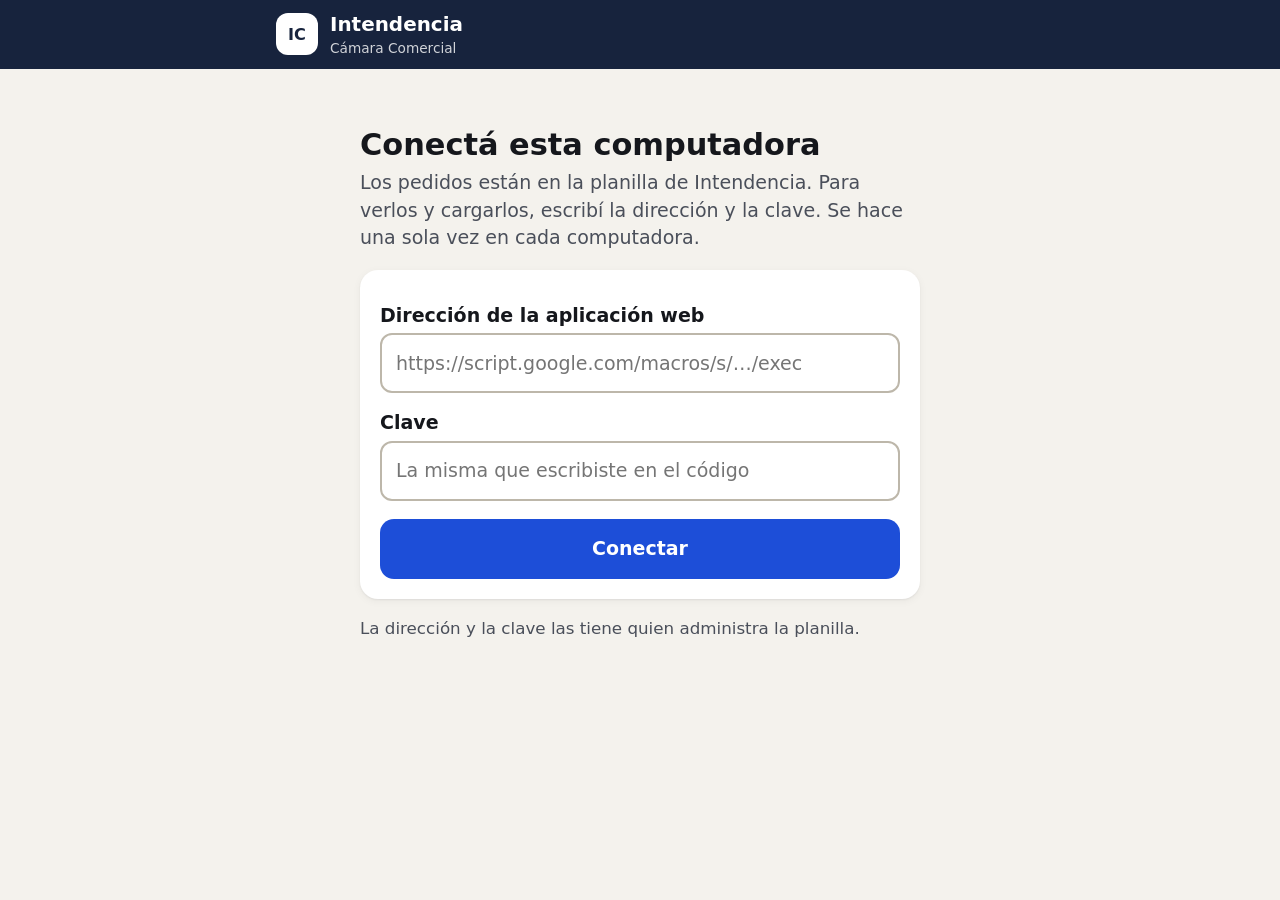
==== app.html @ b9856f5e "Herramientas: cantidad, certificación, vista por persona y planilla de entrega; se retira la versión" ====
<!doctype html>
<html lang="es">
<head>
  <meta charset="UTF-8">
  <meta name="viewport" content="width=device-width, initial-scale=1.0, viewport-fit=cover">
  <meta name="theme-color" content="#17233d">
  <meta name="referrer" content="no-referrer">
  <meta http-equiv="Content-Security-Policy" content="default-src 'self'; script-src 'self'; style-src 'self' 'unsafe-inline'; img-src 'self' data:; font-src 'self'; connect-src https://script.google.com https://script.googleusercontent.com; object-src 'none'; base-uri 'none'; form-action 'self'">
  <title>Intendencia · Pedidos de trabajo</title>
  <link rel="stylesheet" href="styles.css?v=piloto-20">
</head>
<body>
  <a class="skip" href="#main">Ir al contenido</a>
  <header class="top">
    <div class="top-inner">
      <a class="brand" href="#/pedidos" aria-label="Intendencia, ir a pedidos"><span class="brand-mark" aria-hidden="true">IC</span><span><strong>Intendencia</strong><small>Cámara Comercial</small></span></a>
      <p id="syncStatus" class="sync" role="status" hidden></p>
      <nav class="tabs" aria-label="Secciones">
        <a href="#/pedidos" data-tab="pedidos"><span data-nav-icon="list"></span>Pedidos</a>
        <a href="#/inventario" data-tab="inventario"><span data-nav-icon="shelf"></span>Inventario</a>
        <a href="#/herramientas" data-tab="herramientas"><span data-nav-icon="toolbox"></span>Herramientas</a>
        <a href="#/contactos" data-tab="contactos"><span data-nav-icon="phone"></span>Contactos</a>
        <a href="#/ajustes" data-tab="ajustes"><span data-nav-icon="sliders"></span>Ajustes</a>
      </nav>
    </div>
  </header>

  <main id="main" tabindex="-1"></main>

  <dialog id="dialog" aria-labelledby="dialogTitle"><div id="dialogBody"></div></dialog>
  <div id="toast" class="toast" role="status" aria-live="polite" hidden></div>
  <section id="printSheet" class="print-sheet" aria-hidden="true"></section>

  <script src="contacts-data.js?v=10"></script>
  <script src="core.js?v=piloto-20"></script>
  <script src="xlsx.js?v=piloto-20"></script>
  <script src="app.js?v=piloto-20"></script>
</body>
</html>
---- styles.css ----
/* Intendencia — prueba piloto. Pensada para leerse fácil: letra grande, botones grandes, mucho contraste. */
:root {
  --bg: #f4f2ed;
  --surface: #ffffff;
  --ink: #15171c;
  --muted: #4a4f5a;
  --line: #d9d5cc;
  --navy: #17233d;
  --primary: #1d4ed8;
  --primary-ink: #ffffff;
  --primary-soft: #e6edfd;
  --green: #137a3d;
  --green-dark: #0f6331;
  --red: #b42318;
  --red-soft: #fde8e6;
  --amber: #9a5b00;
  --amber-soft: #fdf1dc;
  --blue-soft: #e6edfd;
  --done-soft: #e3f3e8;
  --radius: 16px;
  --tap: 60px;
  --shadow: 0 1px 2px rgba(20, 22, 28, .06), 0 2px 8px rgba(20, 22, 28, .05);
  font-size: 19px;
}
html[data-text-size="grande"] { font-size: 21.5px; }
html[data-text-size="muy-grande"] { font-size: 24px; }

* { box-sizing: border-box; }
.ico { width: 22px; height: 22px; flex: none; fill: none; stroke: currentColor; stroke-width: 1.8; stroke-linecap: round; stroke-linejoin: round; vertical-align: middle; }
.crumb { display: flex; align-items: center; gap: 8px; }
.back .ico { width: 20px; height: 20px; }
.search .ico { color: var(--muted); }
.lend { display: grid; gap: 10px; margin-top: 8px; }
html { -webkit-text-size-adjust: 100%; }
body {
  margin: 0; background: var(--bg); color: var(--ink);
  font-family: system-ui, -apple-system, "Segoe UI", Roboto, Arial, sans-serif;
  font-size: 1rem; line-height: 1.45;
}
a { color: var(--primary); }
h1, h2, h3 { line-height: 1.2; margin: 0; }
button, input, select, textarea { font: inherit; color: inherit; }
:focus-visible { outline: 3px solid #f59e0b; outline-offset: 3px; border-radius: 6px; }
.sr-only { position: absolute; width: 1px; height: 1px; overflow: hidden; clip: rect(0 0 0 0); white-space: nowrap; }
.skip { position: absolute; left: -9999px; }
.skip:focus { left: 12px; top: 12px; z-index: 50; background: #fff; padding: 10px 14px; border-radius: 8px; }

/* ---------- Encabezado y navegación ---------- */
.top { background: var(--navy); color: #fff; position: sticky; top: 0; z-index: 20; }
.top-inner { max-width: 760px; margin: 0 auto; padding: 10px 16px; display: flex; align-items: center; gap: 16px; }
.brand { display: flex; align-items: center; gap: 12px; color: #fff; text-decoration: none; margin-right: auto; }
.brand-mark { width: 42px; height: 42px; border-radius: 12px; background: #fff; color: var(--navy); display: grid; place-items: center; font-weight: 800; font-size: .85rem; }
.brand strong { display: block; font-size: 1.05rem; }
.brand small { display: block; font-size: .72rem; opacity: .8; }
.tabs { display: flex; gap: 4px; }
.tabs a {
  display: flex; flex-direction: column; align-items: center; gap: 2px; min-width: 88px;
  padding: 8px 10px; border-radius: 12px; color: #dfe5f2; text-decoration: none; font-size: .78rem; font-weight: 600;
}
.tabs a span { display: grid; place-items: center; }
.tabs .ico { width: 24px; height: 24px; }
.tabs a:hover { background: rgba(255, 255, 255, .1); }
.tabs a.active { background: #fff; color: var(--navy); }

main { max-width: 760px; margin: 0 auto; padding: 22px 16px 120px; outline: none; }

@media (max-width: 720px) {
  .top-inner { padding: 8px 16px; }
  .brand small { display: none; }
  .brand-mark { width: 36px; height: 36px; }
  .tabs {
    position: fixed; left: 0; right: 0; bottom: 0; background: var(--surface); border-top: 1px solid var(--line);
    padding: 6px 6px calc(6px + env(safe-area-inset-bottom)); justify-content: space-around; box-shadow: 0 -2px 10px rgba(0,0,0,.06);
  }
  .tabs a { color: var(--muted); flex: 1; min-width: 0; padding: 6px 2px; }
  .tabs a.active { background: var(--primary-soft); color: var(--primary); }
  body[data-screen="nuevo"] .tabs, body[data-screen="editar"] .tabs { display: none; }
}
@media all {
  body[data-screen="conectar"] .tabs { display: none; }
  .connect { max-width: 560px; margin: 4vh auto 0; }
  .connect .sheet-form { margin-top: 18px; }
}

/* ---------- Botones ---------- */
.btn {
  display: inline-flex; align-items: center; justify-content: center; gap: 10px;
  min-height: var(--tap); padding: 12px 22px; border-radius: 14px; border: 2px solid transparent;
  font-weight: 700; font-size: 1rem; text-decoration: none; cursor: pointer; text-align: center;
  transition: transform .06s ease, background .15s ease;
}
.btn:active { transform: scale(.98); }
.btn[disabled] { opacity: .45; cursor: not-allowed; }
.btn-block { width: 100%; }
.btn-primary { background: var(--primary); color: var(--primary-ink); }
.btn-primary:hover { background: #1a43bd; }
.btn-secondary { background: var(--surface); color: var(--ink); border-color: var(--line); }
.btn-secondary:hover { border-color: #b8b2a6; }
.btn-ghost { background: transparent; color: var(--primary); }
.btn-ghost:hover { background: var(--primary-soft); }
.btn-danger { background: var(--red); color: #fff; }
.btn-link-danger { background: none; border: none; color: var(--red); text-decoration: underline; min-height: 52px; font-weight: 600; cursor: pointer; padding: 8px 12px; }
.btn-small { min-height: 48px; padding: 8px 16px; font-size: .9rem; border-radius: 12px; }
.btn-hero { width: 100%; min-height: 76px; font-size: 1.25rem; border-radius: 16px; }
.btn-hero .ico { width: 28px; height: 28px; stroke-width: 2.2; }
.btn-back { margin-top: 18px; }

/* ---------- Lista de pedidos ---------- */
.page-title { font-size: 1.6rem; margin-bottom: 6px; }
.lead { color: var(--muted); margin: 0 0 16px; }
.segmented { display: grid; grid-template-columns: 1fr 1fr; gap: 6px; background: #e7e3da; padding: 6px; border-radius: 16px; margin: 22px 0 12px; }
.segmented-3 { grid-template-columns: repeat(3, 1fr); margin: 12px 0 0; }
.segmented a, .segmented button {
  min-height: 54px; display: flex; align-items: center; justify-content: center; gap: 8px;
  border-radius: 12px; border: 0; background: transparent; color: var(--muted); font-weight: 700; text-decoration: none; cursor: pointer;
}
.segmented a b { background: #d6d1c6; color: var(--ink); border-radius: 999px; padding: 1px 10px; font-size: .85rem; }
.segmented .active { background: var(--surface); color: var(--ink); box-shadow: var(--shadow); }
.segmented a.active b { background: var(--primary); color: #fff; }
.summary-line { margin: 4px 0 12px; color: var(--muted); }

.filters { display: grid; gap: 10px; margin-bottom: 14px; }
.search { display: flex; align-items: center; gap: 10px; background: var(--surface); border: 2px solid var(--line); border-radius: 14px; padding: 0 14px; min-height: var(--tap); margin: 14px 0; }
.filters .search { margin: 0; }
.search:focus-within { border-color: var(--primary); }
.search input { border: 0; outline: none; flex: 1; min-width: 0; background: transparent; padding: 12px 0; }
.chips { display: flex; gap: 8px; flex-wrap: wrap; }
.chip { min-height: 48px; padding: 8px 18px; border-radius: 999px; border: 2px solid var(--line); background: var(--surface); font-weight: 600; cursor: pointer; }
.chip.active { background: var(--navy); border-color: var(--navy); color: #fff; }

.list { display: grid; gap: 12px; margin: 14px 0 18px; }
.card {
  display: flex; align-items: center; gap: 14px; width: 100%; text-align: left;
  background: var(--surface); border: 2px solid transparent; border-radius: var(--radius); padding: 16px;
  box-shadow: var(--shadow); color: var(--ink); text-decoration: none; cursor: pointer;
}
a.card:hover, button.card:hover { border-color: #c9c3b6; }
.card.is-urgent { border-left: 8px solid var(--red); }
.card-icon { width: 52px; height: 52px; border-radius: 14px; background: var(--bg); color: var(--navy); display: grid; place-items: center; flex: none; }
.card-icon .ico { width: 28px; height: 28px; }
.card-icon.big { width: 64px; height: 64px; }
.card-icon.big .ico { width: 34px; height: 34px; }
.card-main { display: grid; gap: 3px; flex: 1; min-width: 0; }
.card-title { font-weight: 700; font-size: 1.08rem; }
.card-sub { color: var(--ink); }
.card-meta { color: var(--muted); font-size: .9rem; }
.card-side { display: flex; flex-direction: column; align-items: flex-end; gap: 6px; flex: none; }
.pill { display: inline-block; padding: 4px 12px; border-radius: 999px; font-size: .85rem; font-weight: 700; background: #ecebe7; color: var(--ink); white-space: nowrap; }
.pill-urgent { background: var(--red); color: #fff; }
.pill-pending { background: #ecebe7; }
.pill-progress { background: var(--blue-soft); color: #1e3a8a; }
.pill-missing { background: var(--amber-soft); color: var(--amber); }
.pill-done { background: var(--done-soft); color: var(--green-dark); }
@media (max-width: 520px) {
  .order-card { flex-wrap: wrap; }
  .order-card .card-side { flex-direction: row; width: 100%; padding-left: 66px; justify-content: flex-start; }
  .order-card .card-side:empty { display: none; }
  .card-icon { width: 46px; height: 46px; font-size: 1.5rem; }
}

.empty { text-align: center; padding: 34px 20px; background: var(--surface); border-radius: var(--radius); border: 2px dashed var(--line); }
.empty p { margin: 8px 0; }

.notice { display: flex; gap: 12px; align-items: center; background: var(--amber-soft); border: 2px solid #f1d39c; border-radius: var(--radius); padding: 14px 16px; margin-top: 16px; }
.notice-ico { width: 30px; height: 30px; color: var(--amber); }
.notice p { margin: 2px 0 0; color: var(--muted); font-size: .92rem; }
.notice div { flex: 1; }
@media (max-width: 520px) { .notice { flex-wrap: wrap; } .notice .btn { width: 100%; } }

/* ---------- Detalle de un pedido ---------- */
.back { display: inline-flex; align-items: center; min-height: 52px; padding: 8px 4px; font-weight: 700; color: var(--primary); text-decoration: none; background: none; border: 0; cursor: pointer; font-size: 1rem; }
.detail { background: var(--surface); border-radius: 20px; padding: 22px; box-shadow: var(--shadow); min-width: 0; }
@media (max-width: 520px) { .detail { padding: 18px 16px; } .detail-head .card-icon.big { width: 56px; height: 56px; font-size: 1.9rem; } .detail h1 { font-size: 1.35rem; } }
.detail-head { display: flex; gap: 16px; align-items: flex-start; }
.detail h1 { font-size: 1.55rem; margin: 2px 0 8px; }
.eyebrow { margin: 0; color: var(--muted); font-size: .85rem; font-weight: 600; }
.facts { margin: 20px 0 6px; display: grid; gap: 0; border-top: 1px solid var(--line); }
.facts div { display: grid; grid-template-columns: 9.5em 1fr; gap: 12px; padding: 12px 0; border-bottom: 1px solid var(--line); }
.facts dt { color: var(--muted); font-weight: 600; }
.facts dd { margin: 0; font-weight: 600; }
@media (max-width: 520px) { .facts div { grid-template-columns: 1fr; gap: 2px; } }
.section-title { font-size: 1.1rem; margin: 22px 0 10px; }
.status-grid { display: grid; grid-template-columns: repeat(2, minmax(0, 1fr)); gap: 10px; }
.status-btn {
  min-height: 66px; border-radius: 14px; border: 2px solid var(--line); background: var(--surface);
  font-weight: 700; display: flex; align-items: center; justify-content: center; gap: 8px; cursor: pointer; padding: 8px 10px; line-height: 1.2; text-align: left;
}
.status-btn .ico { width: 22px; height: 22px; }
.status-btn.active { border-width: 3px; }
.status-pending.active { background: #ecebe7; border-color: #6b6f78; }
.status-progress.active { background: var(--blue-soft); border-color: var(--primary); color: #1e3a8a; }
.status-missing.active { background: var(--amber-soft); border-color: var(--amber); color: var(--amber); }
.status-done.active { background: var(--done-soft); border-color: var(--green); color: var(--green-dark); }
.action-stack { display: grid; gap: 12px; margin-top: 22px; }
.action-row { display: grid; grid-template-columns: repeat(2, minmax(0, 1fr)); gap: 10px; }
.hint { margin: -4px 0 0; color: var(--muted); font-size: .92rem; }

/* ---------- Paso a paso ---------- */
.wizard-head { display: flex; align-items: center; gap: 14px; flex-wrap: wrap; margin-bottom: 14px; }
.wizard-head .back { color: var(--muted); }
.step-count { margin: 0 0 0 auto; font-weight: 700; color: var(--muted); }
.progress { flex-basis: 100%; height: 8px; background: #e2ded5; border-radius: 999px; overflow: hidden; }
.progress span { display: block; height: 100%; background: var(--primary); border-radius: 999px; transition: width .25s ease; }
.q { font-size: 1.65rem; margin: 6px 0 18px; }
.sub-q { font-size: 1.15rem; margin: 22px 0 10px; }
.crumb { margin: 0; color: var(--muted); font-weight: 700; }
.group-label { margin: 16px 0 8px; color: var(--muted); font-weight: 700; font-size: .9rem; text-transform: uppercase; letter-spacing: .03em; }

.tiles { display: grid; grid-template-columns: repeat(auto-fill, minmax(200px, 1fr)); gap: 12px; }
.tiles-3 { grid-template-columns: repeat(3, 1fr); }
.tiles-2 { grid-template-columns: 1fr 1fr; }
.tiles-compact { grid-template-columns: repeat(auto-fill, minmax(140px, 1fr)); gap: 8px; }
.tile {
  display: flex; flex-direction: column; align-items: flex-start; gap: 4px; text-align: left;
  min-height: 112px; padding: 16px; border-radius: 18px; border: 2px solid var(--line); background: var(--surface);
  box-shadow: var(--shadow); cursor: pointer;
}
.tile:hover { border-color: #aaa395; }
.tile.selected { border: 3px solid var(--primary); background: var(--primary-soft); }
.tile-urgent.selected { border-color: var(--red); background: var(--red-soft); }
.tile .tile-icon { width: 34px; height: 34px; color: var(--navy); margin-bottom: 6px; }
.tile-urgent .tile-icon { color: var(--red); }
.tile.selected .tile-icon { color: var(--primary); }
.tile-urgent.selected .tile-icon { color: var(--red); }
.tile-label { font-weight: 800; font-size: 1.1rem; }
.tile-hint { color: var(--muted); font-size: .88rem; }
.tile-building { min-height: 92px; justify-content: center; }
.tiles-compact .tile { min-height: 84px; padding: 12px; }
.tiles-compact .tile-label { font-size: .95rem; }
@media (max-width: 560px) {
  .tiles { grid-template-columns: 1fr 1fr; gap: 10px; }
  .tiles-3 { grid-template-columns: 1fr; }
  .tile { min-height: 104px; padding: 14px; }
  .tile-building { min-height: 70px; flex-direction: row; align-items: baseline; gap: 10px; flex-wrap: wrap; }
  .q { font-size: 1.45rem; }
}

.options { display: grid; gap: 10px; }
.options-grid { grid-template-columns: repeat(auto-fill, minmax(150px, 1fr)); }
.option {
  min-height: var(--tap); padding: 12px 18px; border-radius: 14px; border: 2px solid var(--line); background: var(--surface);
  font-weight: 700; text-align: left; cursor: pointer; display: flex; flex-direction: column; justify-content: center; gap: 2px;
}
.option small { font-weight: 500; color: var(--muted); font-size: .85rem; }
.option:hover { border-color: #aaa395; }
.option.selected { border: 3px solid var(--primary); background: var(--primary-soft); }
.option-other { border-style: dashed; color: var(--primary); }
@media (max-width: 400px) { .options-grid { grid-template-columns: 1fr 1fr; } }

.field { margin-top: 22px; display: grid; gap: 10px; }
.custom-task { margin-top: 16px; display: grid; gap: 10px; }
.field-label { font-weight: 700; display: block; margin-top: 12px; }
.optional { font-weight: 500; color: var(--muted); }
input:not([type=search]):not([type=file]), select, textarea {
  width: 100%; min-height: var(--tap); padding: 12px 14px; border: 2px solid #bdb7aa; border-radius: 12px; background: #fff;
}
textarea { min-height: 100px; resize: vertical; }
input:focus, select:focus, textarea:focus { border-color: var(--primary); outline: 3px solid rgba(29, 78, 216, .2); outline-offset: 0; }

.review { margin: 0; background: var(--surface); border-radius: 18px; box-shadow: var(--shadow); padding: 4px 18px; }
.review-row { display: flex; align-items: center; gap: 12px; padding: 14px 0; border-bottom: 1px solid var(--line); }
.review-row:last-child { border-bottom: 0; }
.review-row > div { flex: 1; }
.review dt { color: var(--muted); font-size: .9rem; font-weight: 600; }
.review dd { margin: 2px 0 0; font-weight: 700; font-size: 1.05rem; }

/* ---------- Herramientas, contactos y ajustes ---------- */
.tool-card .card-side { max-width: 45%; }
.tool-card .pill { white-space: normal; text-align: right; }
.contact-card { flex-wrap: wrap; cursor: default; }
.contact-actions { display: flex; gap: 8px; flex-wrap: wrap; width: 100%; }
.panel { background: var(--surface); border-radius: 18px; padding: 20px; box-shadow: var(--shadow); margin-top: 16px; }
.panel h2 { font-size: 1.2rem; margin-bottom: 6px; }
.panel .btn-block + .btn-block { margin-top: 8px; }
.muted { color: var(--muted); }
.small { font-size: .88rem; }
/* ---------- Encabezado de sección con descarga ---------- */
.page-head { display: flex; align-items: center; justify-content: space-between; gap: 12px; flex-wrap: wrap; margin-bottom: 6px; }
.page-head .page-title { margin: 0; }
.page-head .btn .ico, .section-tools .btn .ico { width: 20px; height: 20px; }
.section-tools { display: flex; justify-content: flex-end; margin: -2px 0 8px; }

/* ---------- Herramientas por persona ---------- */
.seg-tight { margin: 14px 0 4px; }
.person-group { margin-top: 18px; }
.person-group .group-head { display: flex; align-items: center; justify-content: space-between; gap: 10px; flex-wrap: wrap; margin: 0 0 8px; }
.person-group h2 { font-size: 1.1rem; margin: 0; display: flex; align-items: center; gap: 8px; }
.person-group .count { background: #e7e3da; color: var(--ink); border-radius: 999px; padding: 0 9px; font-size: .8rem; }
.person-group .list { margin: 0; gap: 8px; }
.qty-tag { font-weight: 600; color: var(--muted); font-size: .9em; }

/* ---------- Inventario ---------- */
.inv-actions { margin-bottom: 4px; }
.inv-group { margin-top: 18px; }
.inv-group .group-label { display: flex; align-items: center; gap: 8px; margin: 0 0 8px; }
.inv-group .group-label span { background: #e7e3da; color: var(--ink); border-radius: 999px; padding: 0 9px; font-size: .8rem; letter-spacing: 0; }
.inv-group .list { margin: 0; gap: 8px; }
.item-card { padding: 10px 10px 10px 16px; gap: 10px; cursor: default; }
.item-card.is-empty .qty-value b { color: var(--red); }
.item-main { flex: 1; min-width: 0; display: grid; gap: 2px; text-align: left; background: none; border: 0; padding: 6px 0; cursor: pointer; font: inherit; color: inherit; }
.item-main:hover .card-title { text-decoration: underline; }
.qty { display: flex; align-items: center; gap: 4px; flex: none; }
.qty-btn { width: 52px; height: 52px; border-radius: 12px; border: 2px solid var(--line); background: var(--surface); display: grid; place-items: center; cursor: pointer; color: var(--navy); }
.qty-btn:hover:not([disabled]) { border-color: #aaa395; }
.qty-btn[disabled] { opacity: .35; cursor: not-allowed; }
.qty-btn .ico { width: 22px; height: 22px; stroke-width: 2.2; }
.qty-value { min-width: 64px; display: grid; justify-items: center; line-height: 1.1; font-variant-numeric: tabular-nums; }
.qty-value b { font-size: 1.3rem; }
.qty-value small { color: var(--muted); font-size: .78rem; }
.form-two { display: grid; grid-template-columns: 1fr 1fr; gap: 12px; }
.steps { margin: 8px 0 0; padding-left: 1.3em; display: grid; gap: 6px; }
@media (max-width: 520px) {
  .item-card { padding: 8px 8px 8px 14px; }
  .item-card .card-title { font-size: 1rem; }
  .qty-btn { width: 44px; height: 44px; }
  .qty-value { min-width: 50px; }
  .qty-value b { font-size: 1.15rem; }
  .form-two { grid-template-columns: 1fr; gap: 0; }
}
@media (max-width: 720px) { .tabs a { font-size: .6rem; padding: 6px 0; } }

/* ---------- Filtros del inventario ---------- */
.inv-filters { display: grid; gap: 10px; margin: 14px 0 4px; }
.inv-filters .search { margin: 0; }
.filter-row { display: grid; grid-template-columns: repeat(auto-fit, minmax(180px, 1fr)); gap: 10px; }
.filter-row:empty { display: none; }
.filter { display: grid; gap: 4px; font-weight: 700; font-size: .9rem; }
.filter select { min-height: 54px; font-weight: 500; }
.chip b { margin-left: 4px; font-weight: 700; opacity: .75; }
.filter-summary { margin: 0; display: flex; align-items: center; gap: 8px; flex-wrap: wrap; color: var(--muted); font-weight: 600; }

/* ---------- Movimientos de stock ---------- */
button.qty-value { background: none; border: 0; border-radius: 10px; padding: 4px 2px; cursor: pointer; font: inherit; color: inherit; }
button.qty-value:hover { background: var(--bg); }
button.qty-value b { text-decoration: underline; text-decoration-color: var(--line); text-underline-offset: 4px; }
.initial-line { margin: -6px 0 12px !important; font-size: .92rem; }
.initial-line small { font-size: .82rem; }
.card-initial { color: var(--muted); font-size: .8rem; }
.stock-modes { margin: 4px 0 6px; }
.stock-modes .ico { width: 18px; height: 18px; }
.stock-modes button[disabled] { opacity: .4; cursor: not-allowed; }
.stepper { display: grid; grid-template-columns: auto 1fr auto; gap: 8px; align-items: center; }
.stepper input { text-align: center; font-size: 1.4rem; font-weight: 700; font-variant-numeric: tabular-nums; }
#moveChips { margin-top: 10px; }
.move-preview { font-weight: 700; margin: 14px 0 0 !important; }
.move-preview.is-error { color: var(--red); }
.moves { list-style: none; padding: 0; margin: 0; display: grid; gap: 6px; font-size: .9rem; }
.moves li { display: grid; grid-template-columns: 9em 1fr auto; gap: 10px; padding: 8px 0; border-bottom: 1px solid var(--line); }
.moves span:last-child { color: var(--muted); }
.move-in { color: var(--green-dark); font-weight: 700; }
.move-out { color: var(--red); font-weight: 700; }
.move-count { font-weight: 700; }
@media (max-width: 520px) { .moves li { grid-template-columns: 1fr auto; } .moves li span:nth-child(2) { grid-column: 1 / -1; order: 3; color: var(--muted); } }

/* ---------- Planilla compartida ---------- */
.sync { display: inline-flex; align-items: center; gap: 8px; margin: 0; font-size: .78rem; font-weight: 600; color: #dfe5f2; white-space: nowrap; }
.sync-dot { width: 10px; height: 10px; border-radius: 50%; background: #4ade80; flex: none; }
.sync-busy .sync-dot { background: #fbbf24; }
.sync-error .sync-dot { background: #f87171; }
.sheet-state { display: flex; gap: 10px; align-items: flex-start; font-weight: 600; }
.sheet-state .ico { color: var(--green); margin-top: 2px; }
.sheet-form { display: grid; gap: 4px; }
.sheet-form .btn { margin-top: 14px; }
.panel .btn + .btn, .panel .btn + .btn-link-danger { margin-top: 8px; }
.saving { margin: 0; font-weight: 700; color: var(--muted); text-align: center; }

/* ---------- Ventanas ---------- */
dialog {
  border: 0; border-radius: 22px; padding: 0; width: min(560px, calc(100vw - 24px)); max-height: calc(100vh - 24px);
  box-shadow: 0 24px 60px rgba(0, 0, 0, .3); color: var(--ink);
}
dialog::backdrop { background: rgba(15, 20, 35, .55); }
.dlg { padding: 24px; position: relative; }
.dlg h2 { font-size: 1.4rem; margin: 0 44px 8px 0; }
.dlg p { margin: 8px 0; }
.dlg-x { position: absolute; top: 14px; right: 14px; width: 48px; height: 48px; border-radius: 12px; border: 0; background: var(--bg); cursor: pointer; display: grid; place-items: center; }
.dlg-actions { display: flex; flex-wrap: wrap; gap: 10px; margin-top: 22px; align-items: center; }
.dlg-actions .btn { flex: 1 1 auto; }
.big-status { font-size: 1.1rem; margin: 14px 0 !important; }
@media (max-width: 560px) {
  dialog { width: 100vw; max-width: 100vw; margin: auto 0 0; border-radius: 22px 22px 0 0; max-height: 92vh; }
  .dlg { padding-bottom: calc(24px + env(safe-area-inset-bottom)); }
  .dlg-actions { flex-direction: column; align-items: stretch; }
}

/* ---------- Aviso inferior ---------- */
.toast {
  position: fixed; left: 50%; transform: translateX(-50%); bottom: 28px; z-index: 100;
  background: var(--ink); color: #fff; border-radius: 16px; padding: 12px 12px 12px 20px;
  display: flex; align-items: center; gap: 14px; width: max-content; max-width: calc(100vw - 24px);
  box-shadow: 0 10px 30px rgba(0, 0, 0, .3); font-weight: 600;
}
.toast[hidden] { display: none; }
.toast-undo { min-height: 48px; padding: 8px 16px; border-radius: 12px; border: 2px solid #fff; background: transparent; color: #fff; font-weight: 800; cursor: pointer; }
.toast:not(:has(button)) { padding: 16px 20px; }
@media (max-width: 720px) { .toast { bottom: calc(96px + env(safe-area-inset-bottom)); } }

@media (prefers-reduced-motion: reduce) { * { transition: none !important; scroll-behavior: auto !important; } }

/* ---------- Orden impresa (blanco y negro, Arial, A4, dos copias con línea de corte) ---------- */
/* Cada copia ocupa media hoja. Los márgenes van dentro de cada mitad para que nada quede
   pegado al borde ni a la línea de corte, aunque la impresora tenga bordes sin impresión. */
.print-sheet { display: none; }
@media print {
  @page { size: A4 portrait; margin: 10mm 12mm; }
  html, body { background: #fff !important; padding: 0 !important; margin: 0 !important; font-size: 10pt !important; }
  body > *:not(.print-sheet) { display: none !important; }
  .print-sheet {
    display: flex; flex-direction: column; box-sizing: border-box; width: 100%; max-width: 186mm; height: 276mm; margin: 0 auto;
    font-family: Arial, Helvetica, sans-serif; color: #000; font-size: 10pt; line-height: 1.35;
  }
  .ps-copy { box-sizing: border-box; height: 130mm; padding: 5mm 5mm 0; overflow: hidden; flex: none; }
  .ps-cut { flex: 1; display: flex; align-items: center; border: 0; position: relative; }
  .ps-cut::before { content: ""; position: absolute; left: 0; right: 0; top: 50%; border-top: 1pt dashed #000; }
  .ps-cut span { position: relative; margin: 0 auto; background: #fff; padding: 0 3mm; font-size: 8pt; letter-spacing: .08em; text-transform: uppercase; }
  .ps-head { display: flex; justify-content: space-between; align-items: flex-end; gap: 10mm; border-bottom: 1.25pt solid #000; padding-bottom: 3mm; }
  .ps-head h1 { font-size: 13pt; text-transform: uppercase; letter-spacing: .06em; margin: 0; }
  .ps-head p { margin: 1mm 0 0; font-size: 8.5pt; }
  .ps-num { display: grid; text-align: right; gap: .5mm; flex: none; font-size: 9pt; }
  .ps-num strong { font-size: 12pt; }
  .ps-sign { display: flex; justify-content: flex-end; margin-top: 4mm; }
  /* Espacio para firmar arriba, con la línea y la leyenda debajo. */
  .ps-sign span { position: relative; width: 75mm; padding-top: 13mm; font-size: 8pt; text-align: center; }
  .ps-sign span::before { content: ""; position: absolute; left: 0; right: 0; top: 12mm; border-top: .75pt solid #000; }
  .ps-task { font-size: 13pt; font-weight: bold; margin: 5mm 0 3mm; display: flex; align-items: center; gap: 3mm; flex-wrap: wrap; }
  .ps-urgent { font-size: 8.5pt; text-transform: uppercase; letter-spacing: .08em; border: 1pt solid #000; padding: .6mm 2.5mm; }
  .ps-table { width: 100%; border-collapse: collapse; table-layout: fixed; }
  .ps-table th, .ps-table td { border-bottom: .75pt solid #000; padding: 2.2mm 1.5mm; text-align: left; vertical-align: top; overflow-wrap: anywhere; }
  .ps-table tr:first-child th, .ps-table tr:first-child td { border-top: .75pt solid #000; }
  .ps-table th { width: 32mm; font-weight: bold; }
  .ps-table td { white-space: pre-line; }

  /* Planilla «Entrega de herramientas»: A4 apaisado, igual a la oficial. */
  @page entrega { size: A4 landscape; margin: 8mm 9mm; }
  .print-sheet.entrega { page: entrega; display: block; height: auto; max-width: none; font-size: 8.5pt; line-height: 1.2; }
  .de { width: 100%; }
  .de i { font-style: normal; font-size: 6.5pt; vertical-align: top; margin-right: 1mm; }
  .de-bar { background: #000; color: #fff; text-align: center; font-weight: bold; letter-spacing: .12em; padding: 1.2mm 0; font-size: 10pt;
    -webkit-print-color-adjust: exact; print-color-adjust: exact; }
  .de-grid { border: .9pt solid #000; border-top: 0; }
  .de-row { display: flex; border-top: .6pt solid #000; }
  .de-row:first-child { border-top: 0; }
  .de-row > div { flex: 1.3; padding: 1.4mm 2mm; border-left: .6pt solid #000; }
  .de-row > div:first-child { border-left: 0; }
  .de-row > .w3 { flex: 3; }
  .de-row > .w1 { flex: .8; }
  .de-row.tall > div { flex: 1; min-height: 16mm; }
  .de-table { width: 100%; border-collapse: collapse; table-layout: fixed; margin-top: 2mm; border: .9pt solid #000; }
  .de-table thead { display: table-header-group; }
  .de-table th { font-weight: normal; font-size: 8pt; text-align: center; padding: 1.2mm 1mm; border: .6pt solid #000; vertical-align: middle; }
  .de-table td { border: .6pt solid #000; height: 7.2mm; padding: 0 1.5mm; text-align: center; vertical-align: middle; overflow: hidden; white-space: nowrap; text-overflow: ellipsis; }
  .de-table td.n { font-size: 8pt; }
  .de-table tr { break-inside: avoid; }
  .de-extra { border: .9pt solid #000; border-top: 0; min-height: 14mm; padding: 1.4mm 2mm; break-inside: avoid; }
}
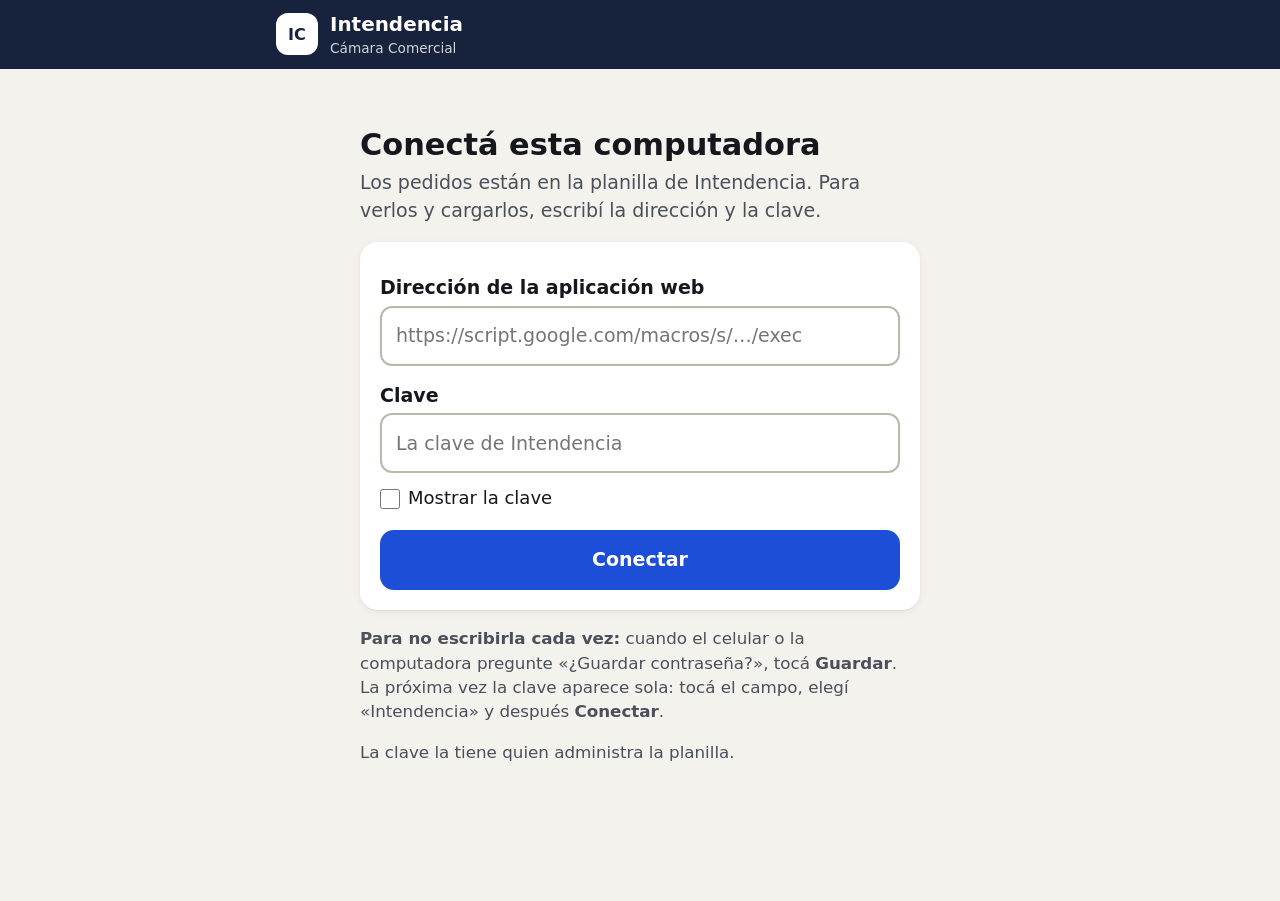
==== commit b1b3c12d: "Clave: el navegador puede guardarla como contraseña (Guardar contraseña / autocompletar) y opción pa" ====
--- a/app.html
+++ b/app.html
@@ -7,7 +7,7 @@
   <meta name="referrer" content="no-referrer">
   <meta http-equiv="Content-Security-Policy" content="default-src 'self'; script-src 'self'; style-src 'self' 'unsafe-inline'; img-src 'self' data:; font-src 'self'; connect-src https://script.google.com https://script.googleusercontent.com; object-src 'none'; base-uri 'none'; form-action 'self'">
   <title>Intendencia · Pedidos de trabajo</title>
-  <link rel="stylesheet" href="styles.css?v=piloto-20">
+  <link rel="stylesheet" href="styles.css?v=piloto-21">
 </head>
 <body>
   <a class="skip" href="#main">Ir al contenido</a>
@@ -32,8 +32,8 @@
   <section id="printSheet" class="print-sheet" aria-hidden="true"></section>
 
   <script src="contacts-data.js?v=10"></script>
-  <script src="core.js?v=piloto-20"></script>
-  <script src="xlsx.js?v=piloto-20"></script>
-  <script src="app.js?v=piloto-20"></script>
+  <script src="core.js?v=piloto-21"></script>
+  <script src="xlsx.js?v=piloto-21"></script>
+  <script src="app.js?v=piloto-21"></script>
 </body>
 </html>
--- a/styles.css
+++ b/styles.css
@@ -361,6 +361,9 @@
 .sheet-state .ico { color: var(--green); margin-top: 2px; }
 .sheet-form { display: grid; gap: 4px; }
 .sheet-form .btn { margin-top: 14px; }
+.check-line { display: flex; align-items: center; gap: 8px; margin-top: 8px; font-size: .95rem; cursor: pointer; }
+.sheet-form .check-line input[type="checkbox"] { flex: none; width: 20px; height: 20px; min-height: 0; margin: 0; padding: 0; border: 0; box-shadow: none; accent-color: var(--ink, #111); }
+.sheet-form .check-line { font-weight: 500; }
 .panel .btn + .btn, .panel .btn + .btn-link-danger { margin-top: 8px; }
 .saving { margin: 0; font-weight: 700; color: var(--muted); text-align: center; }
 
